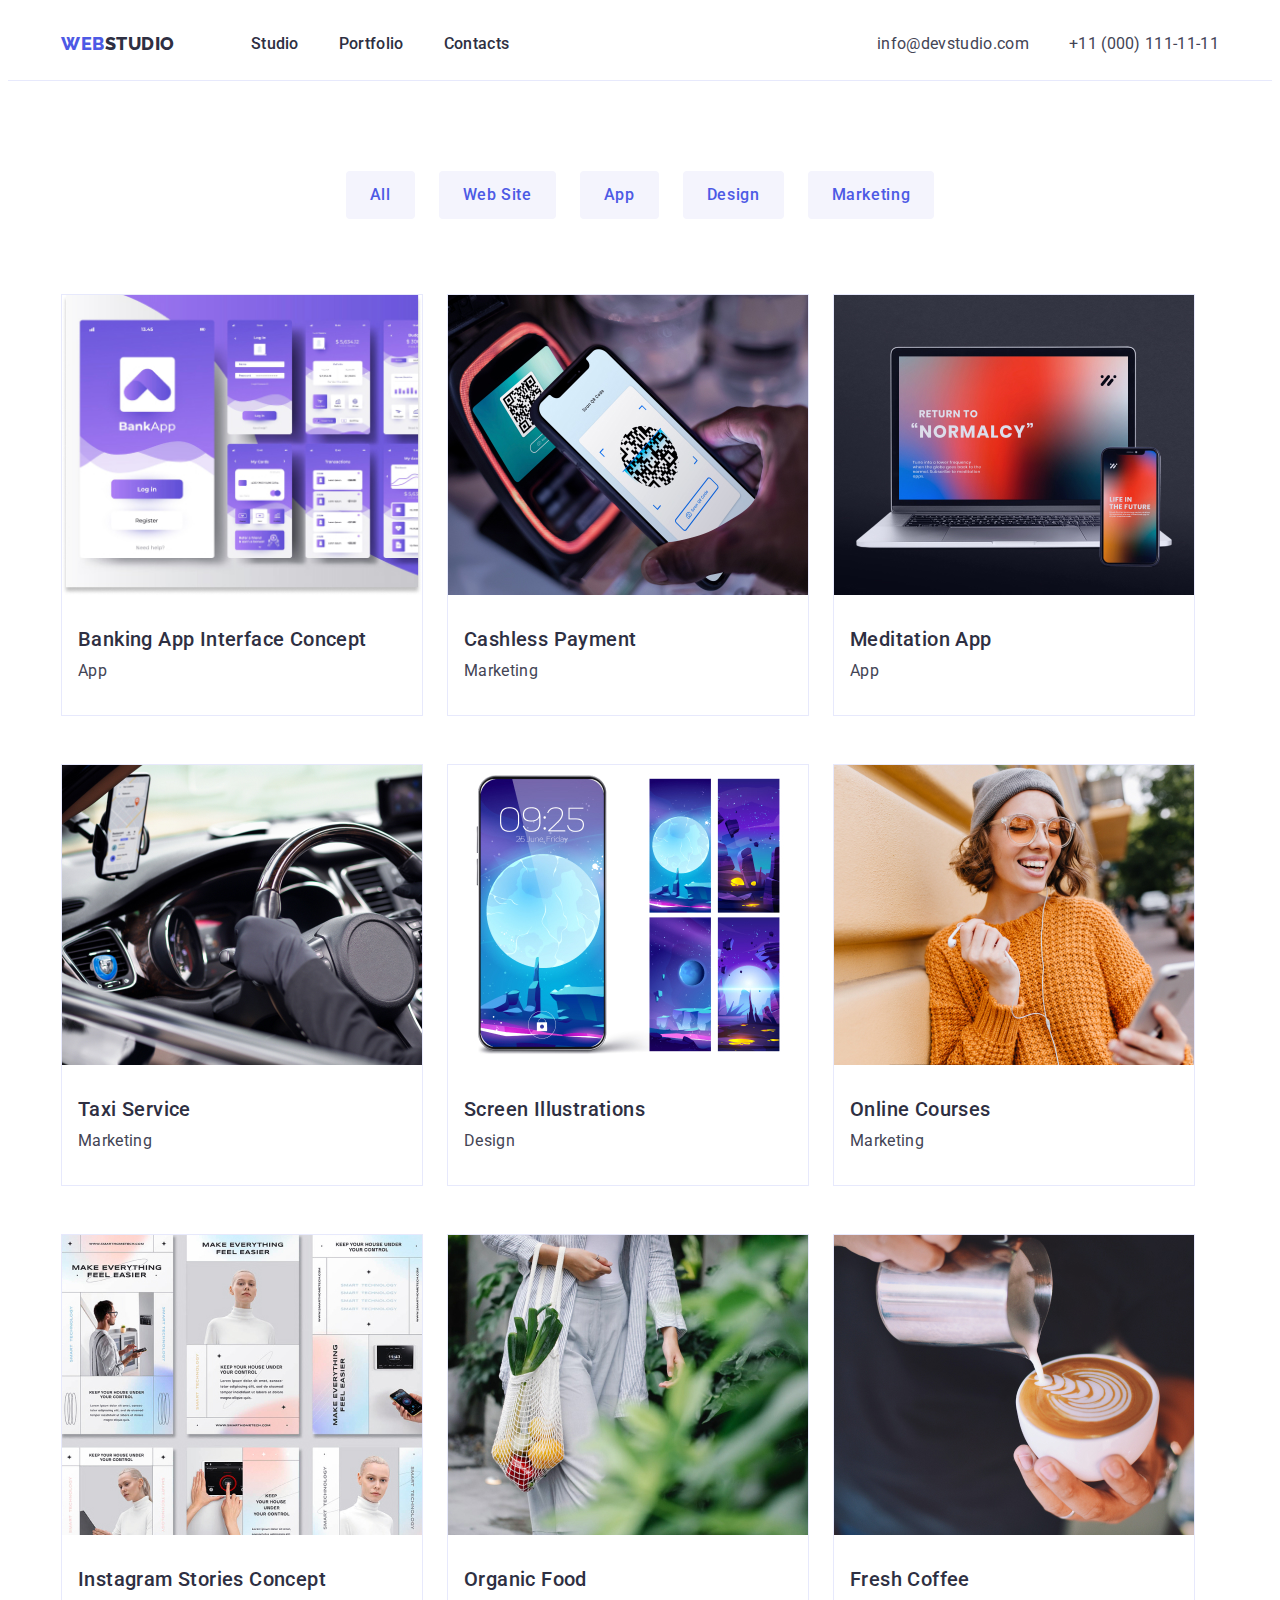
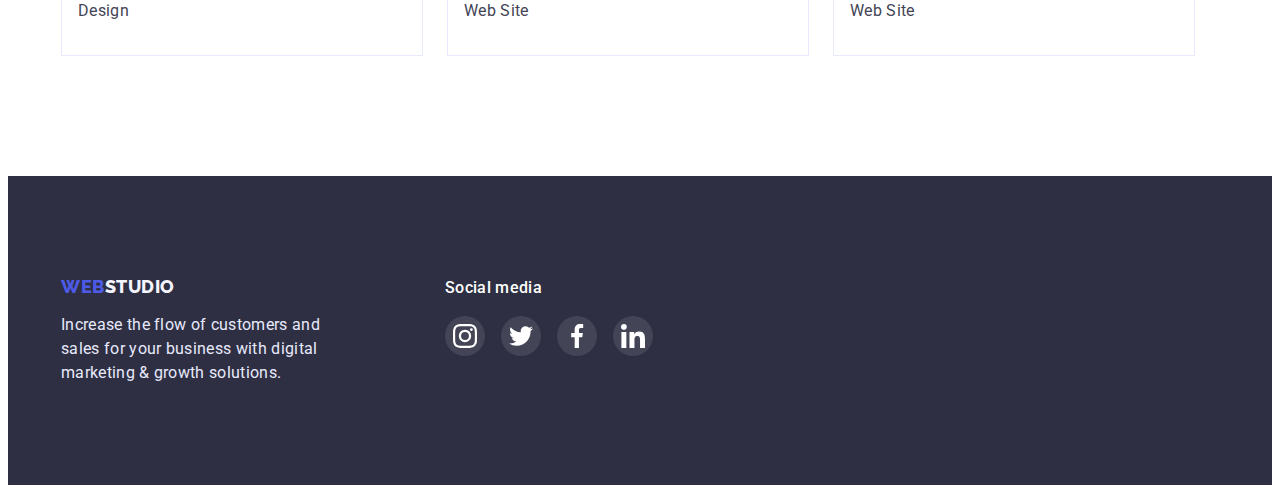
==== portfolio.html @ 6508b266 "Initial commit" ====
<!DOCTYPE html>

<html lang="en">
  <head>
    <meta charset="UTF-8" />
    <meta http-equiv="X-UA-Compatible" content="IE=edge" />
    <meta name="viewport" content="width=device-width, initial-scale=1.0" />
    <title>standard</title>
    <link rel="stylesheet" href="css/style.css" />
    <link rel="preconnect" href="https://fonts.googleapis.com" />
    <link rel="preconnect" href="https://fonts.gstatic.com" crossorigin />
    <link
      href="https://fonts.googleapis.com/css2?family=Raleway:wght@800&family=Roboto:wght@400;500;700&display=swap"
      rel="stylesheet"
    />
    <!-- <meta http-equiv="Content-type" content="text/html;charset=UTF-8" /> -->
  </head>
  <body>
    <header class="header">
      <div class="container container-flex">
        <nav class="header-nav container-flex">
          <a class="title link" href="./index.html">Web<span>Studio</span></a>
          <ul class="list container-flex">
            <li class="header-nav-li link">
              <a href="./index.html" class="header-nav-a link">Studio</a>
            </li>
            <li class="header-nav-li link">
              <a href="./portfolio.html" class="header-nav-a link">Portfolio</a>
            </li>
            <li class="header-nav-li link">
              <a href="" class="header-nav-a link">Contacts</a>
            </li>
          </ul>
        </nav>

        <address class="container-flex">
          <ul class="header-info list container-flex">
            <li class="header-info-li">
              <a href="mailto:info@devstudio.com" class="header-info-a link"
                >info@devstudio.com</a
              >
            </li>
            <li class="header-info-li">
              <a href="tel:+110001111111" class="header-info-a link"
                >+11 (000) 111-11-11</a
              >
            </li>
          </ul>
        </address>
      </div>
    </header>
    <main>
      <section class="partfolio-main">
        <h1 class="hidden-title">portfolio</h1>
        <div class="container container-button">
          <ul class="list container-flex button-ul">
            <li class="portfolio-li">
              <button type="button" class="portfolio-nav-button">All</button>
            </li>
            <li class="portfolio-li">
              <button type="button" class="portfolio-nav-button">
                Web Site
              </button>
            </li>
            <li class="portfolio-li">
              <button type="button" class="portfolio-nav-button">App</button>
            </li>
            <li class="portfolio-li">
              <button type="button" class="portfolio-nav-button">Design</button>
            </li>
            <li class="portfolio-li">
              <button type="button" class="portfolio-nav-button">
                Marketing
              </button>
            </li>
          </ul>
        </div>
        <div class="container">
          <ul class="list partfolio-container-pictures">
            <li class="portfolio-pictures-li">
              <a href="" class="link">
                <img
                  src="./images/portfolio/img-1.jpg"
                  alt="app"
                  width="360"
                  height="300"
                />
                <div class="partfolio-pictures-text">
                  <h2 class="standard-title">Banking App Interface Concept</h2>
                  <p class="standard-text">App</p>
                </div>
              </a>
            </li>
            <li class="portfolio-pictures-li">
              <a href="" class="link">
                <img
                  src="./images/portfolio/img-2.jpg"
                  alt="phone"
                  width="360"
                  height="300"
                />
                <div class="partfolio-pictures-text">
                  <h2 class="standard-title">Cashless Payment</h2>
                  <p class="standard-text">Marketing</p>
                </div>
              </a>
            </li>
            <li class="portfolio-pictures-li">
              <a href="" class="link">
                <img
                  src="./images/portfolio/img-3.jpg"
                  alt="laptop"
                  width="360"
                  height="300"
                />
                <div class="partfolio-pictures-text">
                  <h2 class="standard-title">Meditation App</h2>
                  <p class="standard-text">App</p>
                </div>
              </a>
            </li>
            <li class="portfolio-pictures-li">
              <a href="" class="link">
                <img
                  src="./images/portfolio/img-4.jpg"
                  alt="auto"
                  width="360"
                  height="300"
                />
                <div class="partfolio-pictures-text">
                  <h2 class="standard-title">Taxi Service</h2>
                  <p class="standard-text">Marketing</p>
                </div>
              </a>
            </li>
            <li class="portfolio-pictures-li">
              <a href="" class="link">
                <img
                  src="./images/portfolio/img-5.jpg"
                  alt="phone"
                  width="360"
                  height="300"
                />
                <div class="partfolio-pictures-text">
                  <h2 class="standard-title">Screen Illustrations</h2>
                  <p class="standard-text">Design</p>
                </div>
              </a>
            </li>
            <li class="portfolio-pictures-li">
              <a href="" class="link">
                <img
                  src="./images/portfolio/img-6.jpg"
                  alt="woman"
                  width="360"
                  height="300"
                />
                <div class="partfolio-pictures-text">
                  <h2 class="standard-title">Online Courses</h2>
                  <p class="standard-text">Marketing</p>
                </div>
              </a>
            </li>
            <li class="portfolio-pictures-li">
              <a href="" class="link">
                <img
                  src="./images/portfolio/img-7.jpg"
                  alt="woman"
                  width="360"
                  height="300"
                />
                <div class="partfolio-pictures-text">
                  <h2 class="standard-title">Instagram Stories Concept</h2>
                  <p class="standard-text">Design</p>
                </div>
              </a>
            </li>
            <li class="portfolio-pictures-li">
              <a href="" class="link">
                <img
                  src="./images/portfolio/img-8.jpg"
                  alt="woman"
                  width="360"
                  height="300"
                />
                <div class="partfolio-pictures-text">
                  <h2 class="standard-title">Organic Food</h2>
                  <p class="standard-text">Web Site</p>
                </div>
              </a>
            </li>
            <li class="portfolio-pictures-li">
              <a href="" class="link">
                <img
                  src="./images/portfolio/img-9.jpg"
                  alt="coffee"
                  width="360"
                  height="300"
                />
                <div class="partfolio-pictures-text">
                  <h2 class="standard-title">Fresh Coffee</h2>
                  <p class="standard-text">Web Site</p>
                </div>
              </a>
            </li>
          </ul>
        </div>
      </section>
    </main>
    <footer class="footer">
      <div class="container footer-container">
        <div class="footer-container-title">
          <a class="footer-title link" href="./index.html"
            >Web<span class="span">Studio</span></a
          >
          <p class="footer-text standard-text">
            Increase the flow of customers and sales for your business with
            digital marketing & growth solutions.
          </p>
        </div>

        <div class="footer-container-soc">
          <h3 class="footer-title-soc">Social media</h3>
          <ul class="footer-soc-list list">
            <li class="footer-soc-item">
              <a class="footer-soc-link link" href="#">
                <svg class="footer-soc-icon">
                  <use href="./images/icons.svg#icon-instagram"></use>
                </svg>
              </a>
            </li>
            <li class="footer-soc-item">
              <a class="footer-soc-link link" href="#">
                <svg class="footer-soc-icon">
                  <use href="./images/icons.svg#icon-twitter"></use>
                </svg>
              </a>
            </li>
            <li class="footer-soc-item">
              <a class="footer-soc-link link" href="#">
                <svg class="footer-soc-icon">
                  <use href="./images/icons.svg#icon-facebook"></use>
                </svg>
              </a>
            </li>
            <li class="footer-soc-item">
              <a class="footer-soc-link link" href="#">
                <svg class="footer-soc-icon">
                  <use href="./images/icons.svg#icon-linkedin"></use>
                </svg>
              </a>
            </li>
          </ul>
        </div>
      </div>
    </footer>
  </body>
</html>
---- css/style.css ----
body {
	font-family: "Roboto", sans-serif;
	/* width: 1440px;
	margin: 0 auto 0 auto; */
	color: #434455;
}

ul,
h1,
h2,
h3,
h4,
button,
p {
	padding: 0;
	margin: 0;
}

img {
	display: block;
}

.container {
	width: 1158px;
	padding: 0 15px;
	margin: 0 auto;
}

.container-flex {
	display: flex;
	justify-content: space-between;
}

.link {
	text-decoration: none;
}

.list {
	list-style: none;
}

.hidden-title {
	visibility: hidden;
	display: none;
}

.standard-title {
	font-weight: 500;
	font-size: 20px;
	margin-bottom: 8px;
	line-height: 1.2;
	letter-spacing: 0.02em;
	color: #2e2f42;
}

.standard-text {
	font-size: 16px;
	line-height: 1.5;
	letter-spacing: 0.02em;
	color: #434455;
}



/* header */

.header {
	padding: 24px 0;
	border-bottom: 1px solid #E7E9FC;
}

/* Nav */

.header-nav {
	align-items: center;
}

.title {
	font-family: "Raleway", sans-serif;
	font-weight: 800;
	font-size: 18px;
	line-height: 1.17;
	letter-spacing: 0.03em;
	text-transform: uppercase;
	color: #4d5ae5;
	margin-right: 76px;
}

.title>span {
	color: #2e2f42;
}

.header-nav-li:not(:last-child) {
	margin-right: 40px;
}

.header-nav-a {
	font-weight: 500;
	font-size: 16px;
	line-height: 1.5;
	letter-spacing: 0.02em;
	color: #2e2f42;
}

.header-nav-a:hover {
	color: #404bbf;
}

.header-nav-a:focus {
	color: #404bbf;
}

/* Address */

.header-info {
	font-style: normal;
	align-items: center;
}


.header-info-li:not(:last-child) {
	margin-right: 40px;
}

.header-info-a {
	font-size: 16px;
	line-height: 1.5;
	letter-spacing: 0.02em;
	color: #434455;
}

.header-info-a:hover {
	color: #404bbf;
}

.header-info-a:focus {
	color: #404bbf;
}


/* Main */

/* Introduction */

.introduction {
	padding: 188px 0;
	width: 1440px;
	margin: 0 auto;
	background-image: linear-gradient(rgba(46, 47, 66, 0.7), rgba(46, 47, 66, 0.7)), url('../images/people-office-1.jpg');
	background-position: center;
	background-size: cover;
}

.introduction-container {
	display: flex;
	flex-direction: column;
	justify-content: center;
	align-items: center;
}

.main-title {
	display: flex;
	margin-bottom: 48px;

	width: 500px;
	font-size: 56px;
	line-height: 1.07;
	text-align: center;
	letter-spacing: 0.02em;
	color: #ffffff;
}

.introduction-button {
	padding: 16px 32px;
	background-color: #4d5ae5;
	box-shadow: 0px 4px 4px rgba(0, 0, 0, 0.15);
	border-radius: 4px;
	border: none;

	font-family: "Roboto", sans-serif;
	font-weight: 500;
	font-size: 16px;
	line-height: 1.5;
	letter-spacing: 0.04em;
	color: #ffffff;
	cursor: pointer;
}

/* Info-text */

.info-text {
	padding: 120px 0 60px 0;
}

.info-text-logo {
	width: 264px;
	padding: 24px 0;
	background: #F4F4FD;
	border-radius: 4px;
	display: flex;
	align-items: center;
	justify-content: center;
	margin-bottom: 8px;
}

.info-text-icon {
	width: 64px;
	height: 64px;
}

.info-text-li {
	width: 264px;
}

.info-text-li:not(:last-child) {
	margin-right: 24px;
}

/* Info-pictures */

.info-pictures {
	padding: 60px 0 120px 0;
}

.info-pictures-title {
	margin-bottom: 72px;

	font-size: 36px;
	line-height: 1.11;
	text-align: center;
	letter-spacing: 0.02em;
	text-transform: capitalize;
	color: #2e2f42;
}

.info-pictures-li:not(:last-child) {
	margin-right: 24px;
}

/* Team */

.team {
	padding: 120px 0 120px 0;
	background-color: #F4F4FD;
}

.team-title {
	margin-bottom: 72px;

	font-size: 36px;
	line-height: 1.11;
	letter-spacing: 0.02em;
	text-align: center;
	text-transform: capitalize;
	color: #2e2f42;
}

.team-li {
	background-color: #ffffff;
	box-shadow: 0px 1px 6px rgba(46, 47, 66, 0.08), 0px 1px 1px rgba(46, 47, 66, 0.16), 0px 2px 1px rgba(46, 47, 66, 0.08);
	border-radius: 0px 0px 4px 4px;
	text-align: center;
}

.team-li:not(:last-child) {
	margin-right: 24px;
}

.team-text {
	margin-bottom: 8px;
}

.team-soc-list {
	display: flex;
	justify-content: center;
	gap: 24px;
}

.team-soc-item {
	width: 40px;
	height: 40px;
}

.team-soc-link {
	display: block;
	width: 100%;
	height: 100%;
	border-radius: 50%;
	background-color: #4D5AE5;

	display: flex;
	align-items: center;
	justify-content: center;
}

.team-soc-link:hover {
	background: #404BBF;
}

.team-soc-link:focus {
	background: #404BBF;
}

.team-soc-icon {
	fill: #ffffff;
	width: 16px;
	height: 16px;
}



.team-container-text {
	padding: 32px 0px;
}


/* customers */

.customers {
	padding: 130px 0 120px 0;
}

.customers-title {
	font-size: 36px;
	line-height: 1.11;
	letter-spacing: 0.02em;
	text-align: center;
	text-transform: capitalize;
	color: #2e2f42;

	text-align: center;
	margin-bottom: 72px;
}

.customers-list {
	display: flex;
	justify-content: space-between;
	gap: 24px;
}

.customers-item {
	width: 168px;
}

.customers-logo {
	display: flex;
	width: 100%;
	padding: 16px 0;

	border: 1px solid #9C9DA6;
	border-radius: 4px;
	align-items: center;
	justify-content: center;
}

.customers-icon {
	width: 104px;
	height: 56px;
	fill: #8E8F99;
}

.customers-logo:hover {
	border: 1px solid #404BBF;
}

.customers-logo:focus {
	border: 1px solid #404BBF;
}

.customers-logo:hover .customers-icon {
	fill: #404BBF;
}

.customers-logo:focus .customers-icon {
	fill: #404BBF;
}


/* footer */

.footer {
	background-color: #2e2f42;
	padding: 100px 0;
}

.footer-container {
	display: flex;
}

/* Footer title*/

.footer-container-title {
	margin-right: 120px;
}

.footer-container-text {
	width: 264px;
	margin: 0;
}

.footer-title {
	font-family: "Raleway", sans-serif;
	font-weight: 800;
	font-size: 18px;
	line-height: 1.17;
	letter-spacing: 0.03em;
	text-transform: uppercase;
	color: #4d5ae5;
}

.footer-title>span {
	color: #f4f4fd;
}

.footer-text {
	width: 264px;
	color: #E7E9FC;
	margin-top: 16px;
}

/* footer soc */

.footer-container-soc {}

.footer-title-soc {
	font-weight: 500;
	font-size: 16px;
	margin-bottom: 16px;
	line-height: 1.5;
	letter-spacing: 0.02em;
	color: #ffffff;
}

.footer-soc-list {
	display: flex;
	justify-content: center;
	gap: 16px;
}

.footer-soc-item {
	width: 40px;
	height: 40px;
}

.footer-soc-link {
	display: block;
	width: 100%;
	height: 100%;
	border-radius: 50%;
	background-color: #434455;

	display: flex;
	align-items: center;
	justify-content: center;
}

.footer-soc-icon {
	fill: #ffffff;
	width: 24px;
	height: 24px;
}

.footer-soc-link:hover {
	background-color: #31D0AA;
}

.footer-soc-link:focus {
	background-color: #31D0AA;
}




/* portfolio */

.partfolio-main {
	padding: 90px 0 120px 0;
}

.button-ul {
	justify-content: center;
}

.container-button {
	margin-bottom: 75px;
}

.portfolio-li:not(:last-child) {
	margin-right: 24px;
}

.portfolio-nav-button {
	padding: 12px 24px;
	background: #F4F4FD;
	border: 1px solid #E7E9FC;
	border-radius: 4px;

	font-family: "Roboto", sans-serif;
	font-weight: 500;
	font-size: 16px;
	line-height: 1.5;
	letter-spacing: 0.04em;
	color: #4d5ae5;
	cursor: pointer;
	border: none;
}

.portfolio-nav-button:hover {
	background: #404BBF;
	color: #FFFFFF;
}

.portfolio-nav-button:focus {
	background: #404BBF;
	color: #FFFFFF;
}

.portfolio-pictures-li {
	width: 360px;
	border: 1px solid #E7E9FC;
}

.portfolio-pictures-li:hover {
	box-shadow: 0px 1px 6px rgba(46, 47, 66, 0.08), 0px 1px 1px rgba(46, 47, 66, 0.16), 0px 2px 1px rgba(46, 47, 66, 0.08);
}

.portfolio-pictures-li:focus {
	box-shadow: 0px 1px 6px rgba(46, 47, 66, 0.08), 0px 1px 1px rgba(46, 47, 66, 0.16), 0px 2px 1px rgba(46, 47, 66, 0.08);
}

.portfolio-pictures-li:not(:nth-child(3n)) {
	margin-right: 24px;
}

.portfolio-pictures-li:not(:nth-child(n+7)) {
	margin-bottom: 48px;
}



.partfolio-container-pictures {
	display: flex;
	flex-wrap: wrap;
}

.partfolio-pictures-text {
	padding: 32px 16px;
}
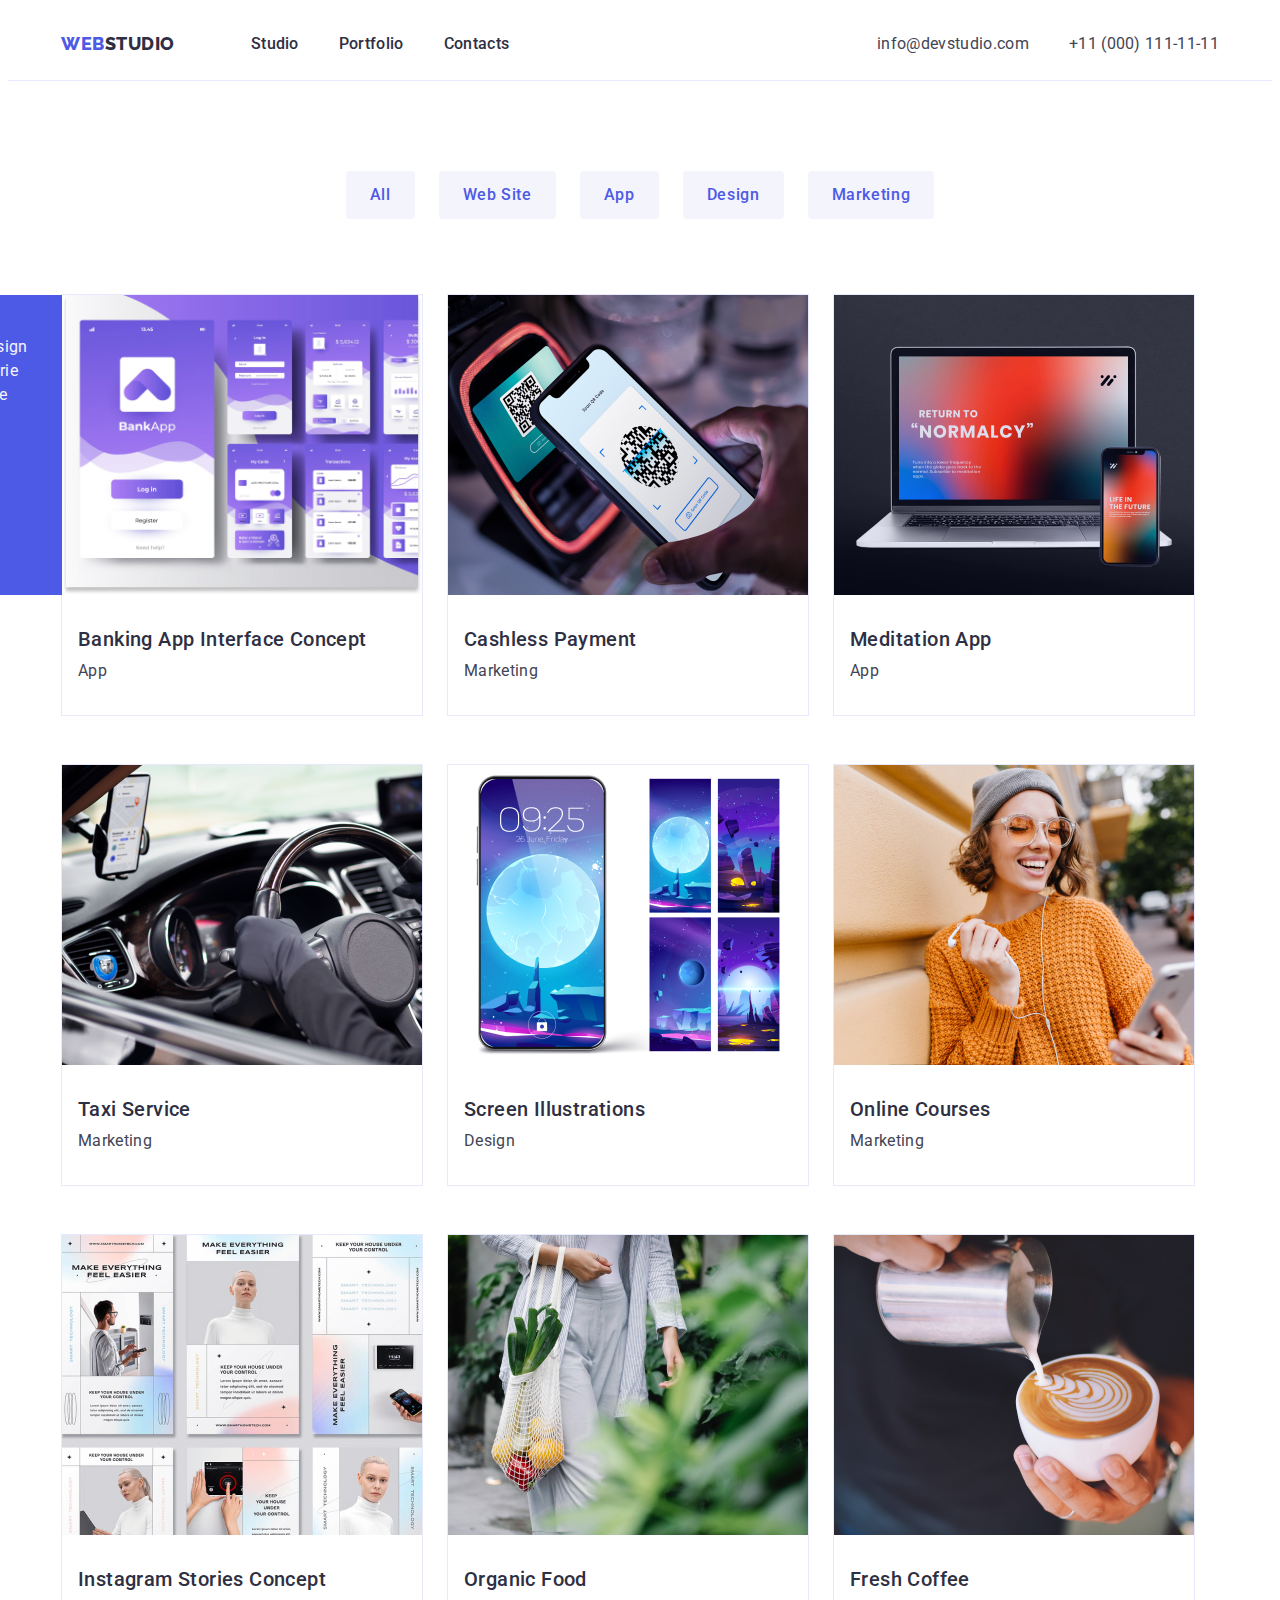
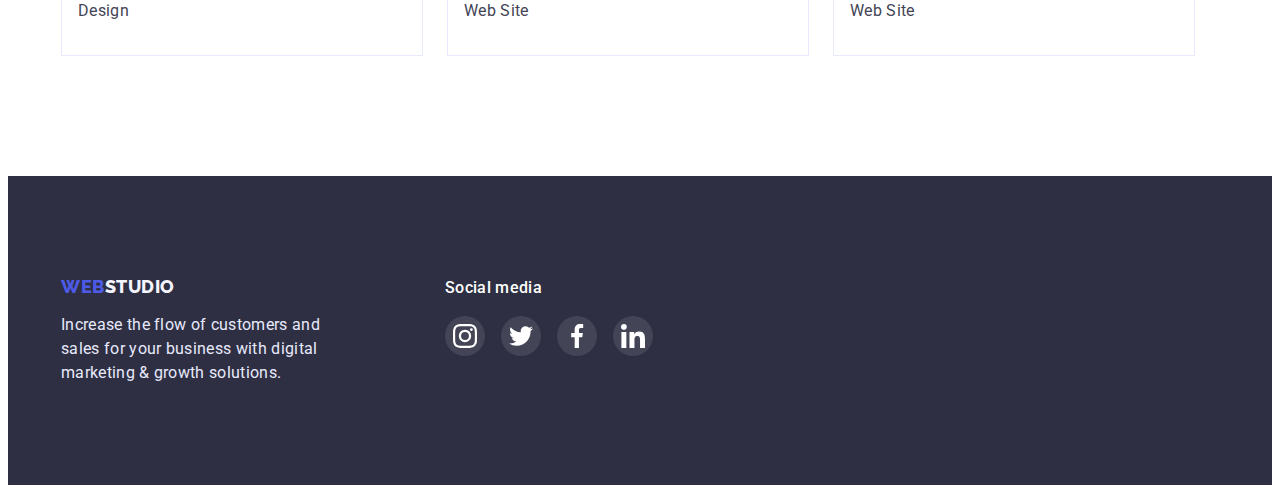
==== commit a3d1b7b3: "commit" ====
--- a/portfolio.html
+++ b/portfolio.html
@@ -79,12 +79,23 @@
           <ul class="list partfolio-container-pictures">
             <li class="portfolio-pictures-li">
               <a href="" class="link">
-                <img
-                  src="./images/portfolio/img-1.jpg"
-                  alt="app"
-                  width="360"
-                  height="300"
-                />
+                <div class="partfolio-img-box">
+                  <div class="partfolio-pictures">
+                    <img
+                      class="partfolio-pictures-img"
+                      src="./images/portfolio/img-1.jpg"
+                      alt="app"
+                    />
+                  </div>
+                  <div class="partfolio-overlay">
+                    <p class="standard-text partfolio-img-text">
+                      14 Stylish and User-Friendly App Design Concepts · Task
+                      Manager App · Calorie Tracker App · Exotic Fruit Ecommerce
+                      App · Cloud Storage App
+                    </p>
+                  </div>
+                </div>
+
                 <div class="partfolio-pictures-text">
                   <h2 class="standard-title">Banking App Interface Concept</h2>
                   <p class="standard-text">App</p>
--- a/css/style.css
+++ b/css/style.css
@@ -515,6 +515,11 @@
 	color: #FFFFFF;
 }
 
+
+
+
+/* Pictures */
+
 .portfolio-pictures-li {
 	width: 360px;
 	border: 1px solid #E7E9FC;
@@ -536,6 +541,55 @@
 	margin-bottom: 48px;
 }
 
+.partfolio-img-box {
+	position: relative;
+
+	width: 360px;
+	height: 300px;
+}
+
+.partfolio-pictures {
+	position: absolute;
+	display: block;
+	top: 0;
+	left: 0;
+	width: 100%;
+	height: 100%;
+	transform: translateX(0);
+}
+
+.partfolio-pictures-img {
+	width: 100%;
+	height: 100%;
+	display: block;
+}
+
+.portfolio-pictures-li:hover .partfolio-pictures {
+	transform: translateX(-100%);
+	transition: transform 250ms ease;
+}
+
+.partfolio-overlay {
+	position: absolute;
+	box-sizing: border-box;
+	top: 0;
+	left: 0;
+	width: 100%;
+	height: 100%;
+
+	padding: 40px 32px;
+	background-color: #4D5AE5;
+	transform: translateX(-100%);
+}
+
+.partfolio-img-text {
+	color: #F4F4FD;
+}
+
+.portfolio-pictures-li:hover .partfolio-overlay {
+	transform: translateX(0);
+	transition: transform 250ms ease;
+}
 
 
 .partfolio-container-pictures {
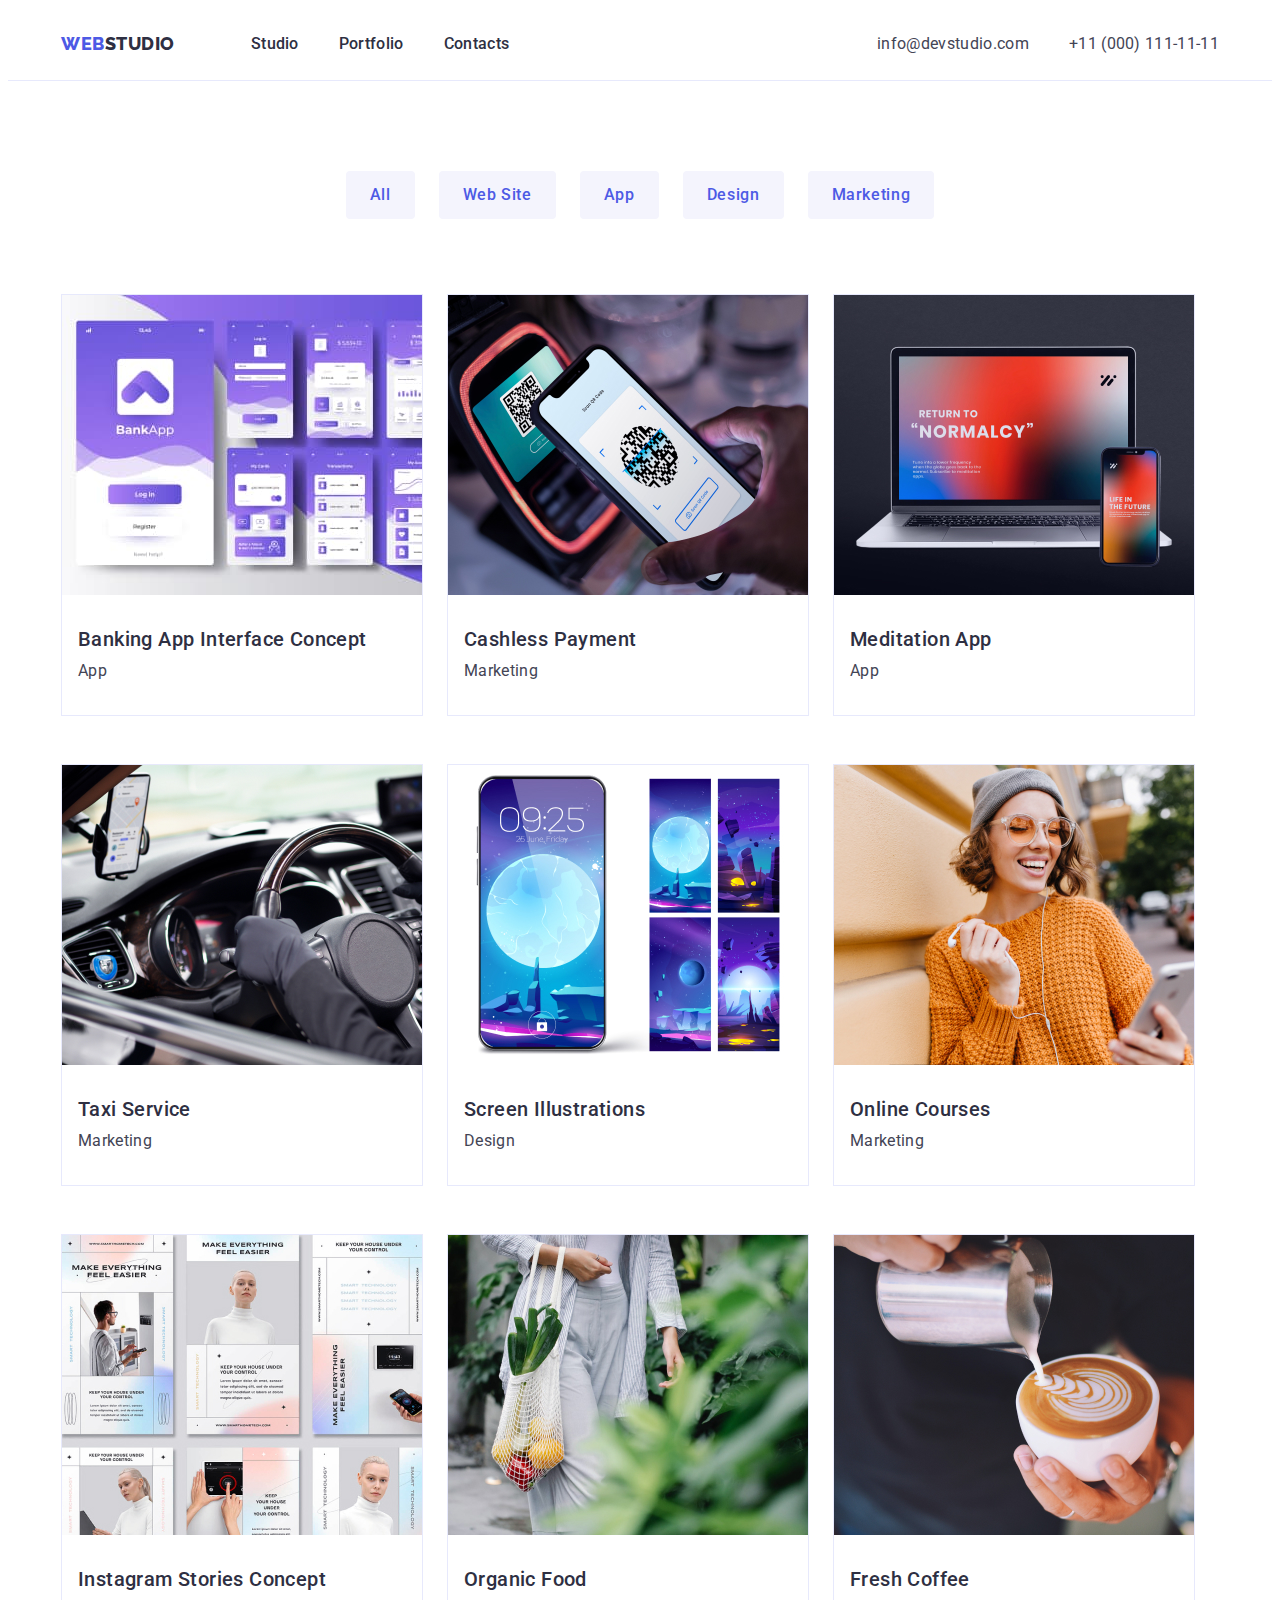
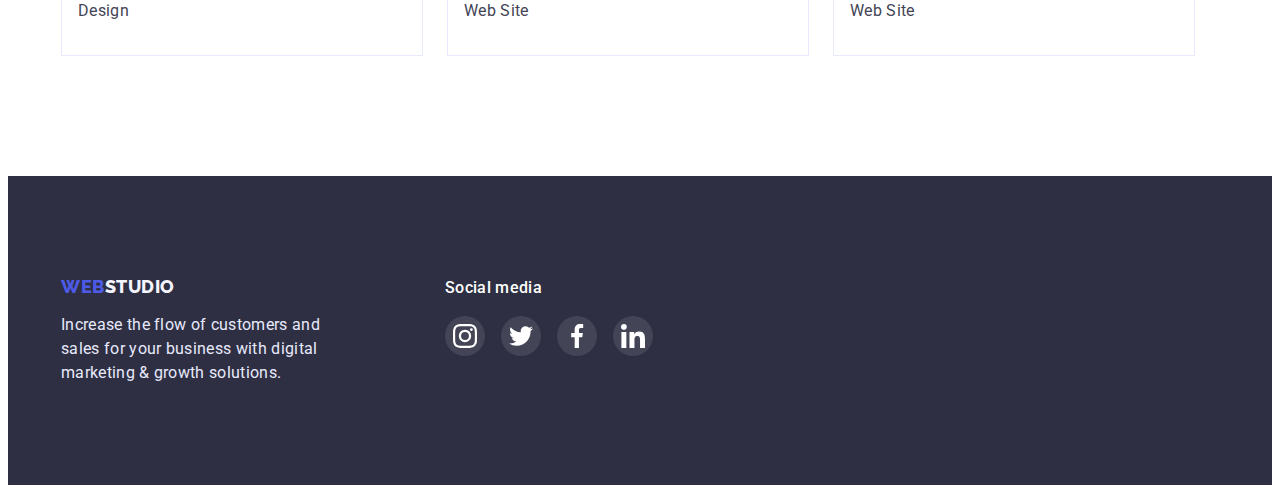
==== commit 9744851d: "commit" ====
--- a/portfolio.html
+++ b/portfolio.html
@@ -104,12 +104,24 @@
             </li>
             <li class="portfolio-pictures-li">
               <a href="" class="link">
-                <img
-                  src="./images/portfolio/img-2.jpg"
-                  alt="phone"
-                  width="360"
-                  height="300"
-                />
+                <div class="partfolio-img-box">
+                  <div class="partfolio-pictures">
+                    <img
+                      src="./images/portfolio/img-2.jpg"
+                      alt="phone"
+                      width="360"
+                      height="300"
+                    />
+                  </div>
+
+                  <div class="partfolio-overlay">
+                    <p class="standard-text partfolio-img-text">
+                      14 Stylish and User-Friendly App Design Concepts · Task
+                      Manager App · Calorie Tracker App · Exotic Fruit Ecommerce
+                      App · Cloud Storage App
+                    </p>
+                  </div>
+                </div>
                 <div class="partfolio-pictures-text">
                   <h2 class="standard-title">Cashless Payment</h2>
                   <p class="standard-text">Marketing</p>
@@ -118,12 +130,24 @@
             </li>
             <li class="portfolio-pictures-li">
               <a href="" class="link">
-                <img
-                  src="./images/portfolio/img-3.jpg"
-                  alt="laptop"
-                  width="360"
-                  height="300"
-                />
+                <div class="partfolio-img-box">
+                  <div class="partfolio-pictures">
+                    <img
+                      src="./images/portfolio/img-3.jpg"
+                      alt="laptop"
+                      width="360"
+                      height="300"
+                    />
+                  </div>
+                  <div class="partfolio-overlay">
+                    <p class="standard-text partfolio-img-text">
+                      14 Stylish and User-Friendly App Design Concepts · Task
+                      Manager App · Calorie Tracker App · Exotic Fruit Ecommerce
+                      App · Cloud Storage App
+                    </p>
+                  </div>
+                </div>
+
                 <div class="partfolio-pictures-text">
                   <h2 class="standard-title">Meditation App</h2>
                   <p class="standard-text">App</p>
@@ -132,12 +156,24 @@
             </li>
             <li class="portfolio-pictures-li">
               <a href="" class="link">
-                <img
-                  src="./images/portfolio/img-4.jpg"
-                  alt="auto"
-                  width="360"
-                  height="300"
-                />
+                <div class="partfolio-img-box">
+                  <div class="partfolio-pictures">
+                    <img
+                      src="./images/portfolio/img-4.jpg"
+                      alt="auto"
+                      width="360"
+                      height="300"
+                    />
+                  </div>
+                  <div class="partfolio-overlay">
+                    <p class="standard-text partfolio-img-text">
+                      14 Stylish and User-Friendly App Design Concepts · Task
+                      Manager App · Calorie Tracker App · Exotic Fruit Ecommerce
+                      App · Cloud Storage App
+                    </p>
+                  </div>
+                </div>
+
                 <div class="partfolio-pictures-text">
                   <h2 class="standard-title">Taxi Service</h2>
                   <p class="standard-text">Marketing</p>
@@ -146,12 +182,24 @@
             </li>
             <li class="portfolio-pictures-li">
               <a href="" class="link">
-                <img
-                  src="./images/portfolio/img-5.jpg"
-                  alt="phone"
-                  width="360"
-                  height="300"
-                />
+                <div class="partfolio-img-box">
+                  <div class="partfolio-pictures">
+                    <img
+                      src="./images/portfolio/img-5.jpg"
+                      alt="phone"
+                      width="360"
+                      height="300"
+                    />
+                  </div>
+                  <div class="partfolio-overlay">
+                    <p class="standard-text partfolio-img-text">
+                      14 Stylish and User-Friendly App Design Concepts · Task
+                      Manager App · Calorie Tracker App · Exotic Fruit Ecommerce
+                      App · Cloud Storage App
+                    </p>
+                  </div>
+                </div>
+
                 <div class="partfolio-pictures-text">
                   <h2 class="standard-title">Screen Illustrations</h2>
                   <p class="standard-text">Design</p>
@@ -160,12 +208,24 @@
             </li>
             <li class="portfolio-pictures-li">
               <a href="" class="link">
-                <img
-                  src="./images/portfolio/img-6.jpg"
-                  alt="woman"
-                  width="360"
-                  height="300"
-                />
+                <div class="partfolio-img-box">
+                  <div class="partfolio-pictures">
+                    <img
+                      src="./images/portfolio/img-6.jpg"
+                      alt="woman"
+                      width="360"
+                      height="300"
+                    />
+                  </div>
+                  <div class="partfolio-overlay">
+                    <p class="standard-text partfolio-img-text">
+                      14 Stylish and User-Friendly App Design Concepts · Task
+                      Manager App · Calorie Tracker App · Exotic Fruit Ecommerce
+                      App · Cloud Storage App
+                    </p>
+                  </div>
+                </div>
+
                 <div class="partfolio-pictures-text">
                   <h2 class="standard-title">Online Courses</h2>
                   <p class="standard-text">Marketing</p>
@@ -174,12 +234,24 @@
             </li>
             <li class="portfolio-pictures-li">
               <a href="" class="link">
-                <img
-                  src="./images/portfolio/img-7.jpg"
-                  alt="woman"
-                  width="360"
-                  height="300"
-                />
+                <div class="partfolio-img-box">
+                  <div class="partfolio-pictures">
+                    <img
+                      src="./images/portfolio/img-7.jpg"
+                      alt="woman"
+                      width="360"
+                      height="300"
+                    />
+                  </div>
+                  <div class="partfolio-overlay">
+                    <p class="standard-text partfolio-img-text">
+                      14 Stylish and User-Friendly App Design Concepts · Task
+                      Manager App · Calorie Tracker App · Exotic Fruit Ecommerce
+                      App · Cloud Storage App
+                    </p>
+                  </div>
+                </div>
+
                 <div class="partfolio-pictures-text">
                   <h2 class="standard-title">Instagram Stories Concept</h2>
                   <p class="standard-text">Design</p>
@@ -188,12 +260,24 @@
             </li>
             <li class="portfolio-pictures-li">
               <a href="" class="link">
-                <img
-                  src="./images/portfolio/img-8.jpg"
-                  alt="woman"
-                  width="360"
-                  height="300"
-                />
+                <div class="partfolio-img-box">
+                  <div class="partfolio-pictures">
+                    <img
+                      src="./images/portfolio/img-8.jpg"
+                      alt="woman"
+                      width="360"
+                      height="300"
+                    />
+                  </div>
+                  <div class="partfolio-overlay">
+                    <p class="standard-text partfolio-img-text">
+                      14 Stylish and User-Friendly App Design Concepts · Task
+                      Manager App · Calorie Tracker App · Exotic Fruit Ecommerce
+                      App · Cloud Storage App
+                    </p>
+                  </div>
+                </div>
+
                 <div class="partfolio-pictures-text">
                   <h2 class="standard-title">Organic Food</h2>
                   <p class="standard-text">Web Site</p>
@@ -202,12 +286,24 @@
             </li>
             <li class="portfolio-pictures-li">
               <a href="" class="link">
-                <img
-                  src="./images/portfolio/img-9.jpg"
-                  alt="coffee"
-                  width="360"
-                  height="300"
-                />
+                <div class="partfolio-img-box">
+                  <div class="partfolio-pictures">
+                    <img
+                      src="./images/portfolio/img-9.jpg"
+                      alt="coffee"
+                      width="360"
+                      height="300"
+                    />
+                  </div>
+                  <div class="partfolio-overlay">
+                    <p class="standard-text partfolio-img-text">
+                      14 Stylish and User-Friendly App Design Concepts · Task
+                      Manager App · Calorie Tracker App · Exotic Fruit Ecommerce
+                      App · Cloud Storage App
+                    </p>
+                  </div>
+                </div>
+
                 <div class="partfolio-pictures-text">
                   <h2 class="standard-title">Fresh Coffee</h2>
                   <p class="standard-text">Web Site</p>
--- a/css/style.css
+++ b/css/style.css
@@ -543,7 +543,7 @@
 
 .partfolio-img-box {
 	position: relative;
-
+	overflow: hidden;
 	width: 360px;
 	height: 300px;
 }
@@ -556,6 +556,7 @@
 	width: 100%;
 	height: 100%;
 	transform: translateX(0);
+	transition: transform 250ms ease;
 }
 
 .partfolio-pictures-img {
@@ -565,7 +566,7 @@
 }
 
 .portfolio-pictures-li:hover .partfolio-pictures {
-	transform: translateX(-100%);
+	transform: translateX(100%);
 	transition: transform 250ms ease;
 }
 
@@ -580,6 +581,7 @@
 	padding: 40px 32px;
 	background-color: #4D5AE5;
 	transform: translateX(-100%);
+	transition: transform 250ms ease;
 }
 
 .partfolio-img-text {
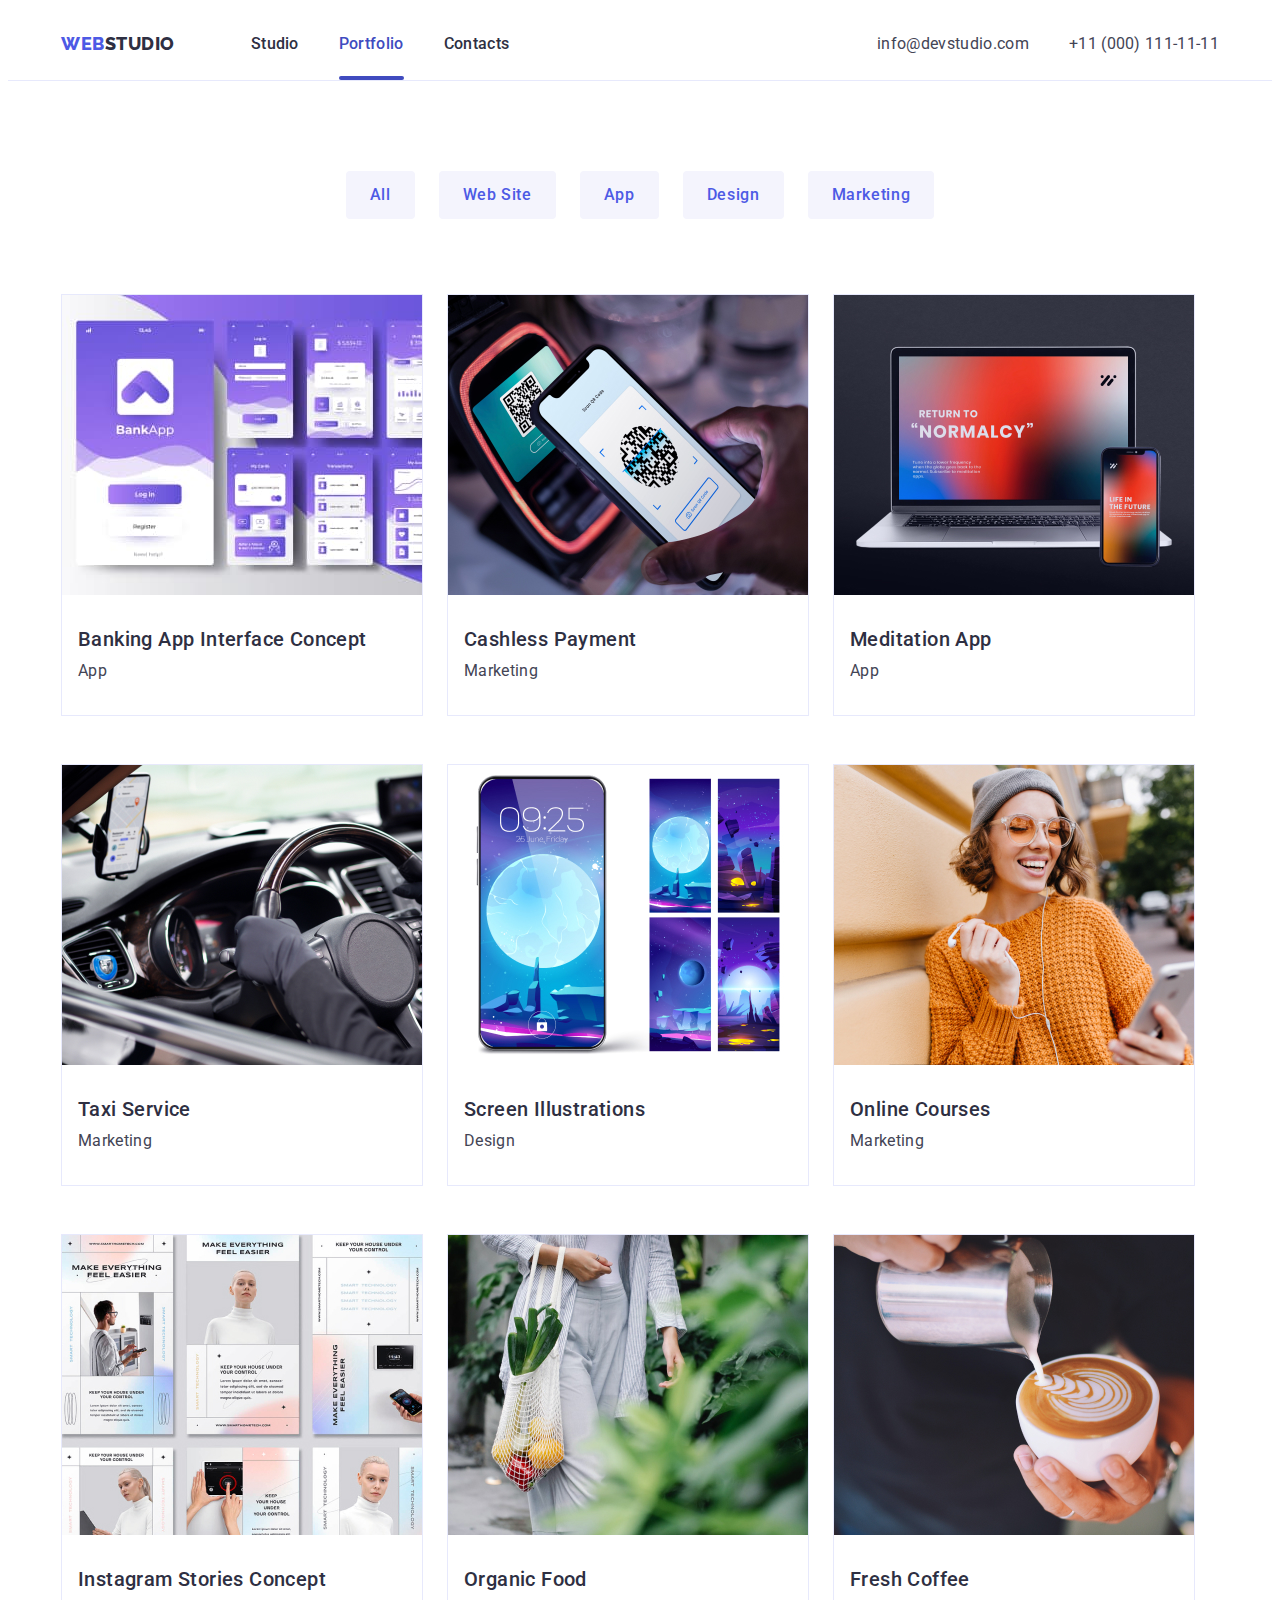
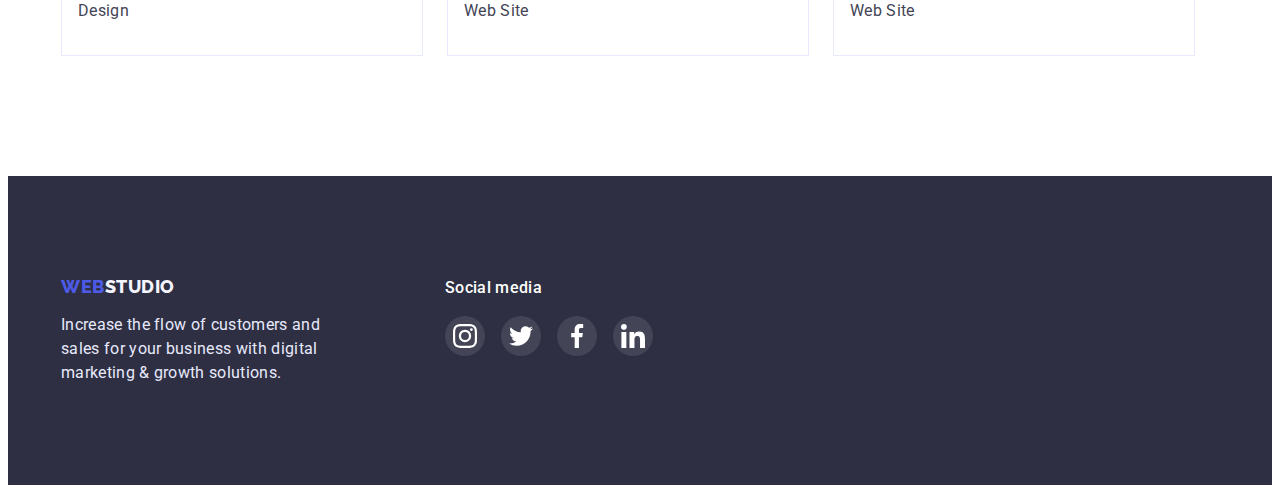
==== commit 2f2e6a27: "commit" ====
--- a/portfolio.html
+++ b/portfolio.html
@@ -25,7 +25,11 @@
               <a href="./index.html" class="header-nav-a link">Studio</a>
             </li>
             <li class="header-nav-li link">
-              <a href="./portfolio.html" class="header-nav-a link">Portfolio</a>
+              <a
+                href="./portfolio.html"
+                class="header-nav-a header-nav-visited link"
+                >Portfolio</a
+              >
             </li>
             <li class="header-nav-li link">
               <a href="" class="header-nav-a link">Contacts</a>
@@ -78,7 +82,7 @@
         <div class="container">
           <ul class="list partfolio-container-pictures">
             <li class="portfolio-pictures-li">
-              <a href="" class="link">
+              <a href="" class="portfolio-pictures-a link">
                 <div class="partfolio-img-box">
                   <div class="partfolio-pictures">
                     <img
@@ -103,7 +107,7 @@
               </a>
             </li>
             <li class="portfolio-pictures-li">
-              <a href="" class="link">
+              <a href="" class="portfolio-pictures-a link">
                 <div class="partfolio-img-box">
                   <div class="partfolio-pictures">
                     <img
@@ -129,7 +133,7 @@
               </a>
             </li>
             <li class="portfolio-pictures-li">
-              <a href="" class="link">
+              <a href="" class="portfolio-pictures-a link">
                 <div class="partfolio-img-box">
                   <div class="partfolio-pictures">
                     <img
@@ -155,7 +159,7 @@
               </a>
             </li>
             <li class="portfolio-pictures-li">
-              <a href="" class="link">
+              <a href="" class="portfolio-pictures-a link">
                 <div class="partfolio-img-box">
                   <div class="partfolio-pictures">
                     <img
@@ -181,7 +185,7 @@
               </a>
             </li>
             <li class="portfolio-pictures-li">
-              <a href="" class="link">
+              <a href="" class="portfolio-pictures-a link">
                 <div class="partfolio-img-box">
                   <div class="partfolio-pictures">
                     <img
@@ -207,7 +211,7 @@
               </a>
             </li>
             <li class="portfolio-pictures-li">
-              <a href="" class="link">
+              <a href="" class="portfolio-pictures-a link">
                 <div class="partfolio-img-box">
                   <div class="partfolio-pictures">
                     <img
@@ -233,7 +237,7 @@
               </a>
             </li>
             <li class="portfolio-pictures-li">
-              <a href="" class="link">
+              <a href="" class="portfolio-pictures-a link">
                 <div class="partfolio-img-box">
                   <div class="partfolio-pictures">
                     <img
@@ -259,7 +263,7 @@
               </a>
             </li>
             <li class="portfolio-pictures-li">
-              <a href="" class="link">
+              <a href="" class="portfolio-pictures-a link">
                 <div class="partfolio-img-box">
                   <div class="partfolio-pictures">
                     <img
@@ -285,7 +289,7 @@
               </a>
             </li>
             <li class="portfolio-pictures-li">
-              <a href="" class="link">
+              <a href="" class="portfolio-pictures-a link">
                 <div class="partfolio-img-box">
                   <div class="partfolio-pictures">
                     <img
--- a/css/style.css
+++ b/css/style.css
@@ -95,20 +95,42 @@
 }
 
 .header-nav-a {
+	position: relative;
+	display: inline-block;
 	font-weight: 500;
 	font-size: 16px;
 	line-height: 1.5;
 	letter-spacing: 0.02em;
 	color: #2e2f42;
-}
-
-.header-nav-a:hover {
+
+}
+
+.header-nav-visited {
 	color: #404bbf;
 }
 
+.header-nav-visited::after {
+	content: "";
+	display: block;
+	position: absolute;
+	top: 48px;
+	transform: translateY(-100%);
+	left: 0;
+	width: 100%;
+	height: 4px;
+	border-radius: 2px;
+	background-color: #404bbf;
+}
+
+
+
+
+.header-nav-a:hover,
 .header-nav-a:focus {
 	color: #404bbf;
-}
+	transition: transform 250ms cubic-bezier(0.4, 0, 0.2, 1);
+}
+
 
 /* Address */
 
@@ -129,13 +151,12 @@
 	color: #434455;
 }
 
-.header-info-a:hover {
-	color: #404bbf;
-}
-
+.header-info-a:hover,
 .header-info-a:focus {
 	color: #404bbf;
-}
+	transition: transform 250ms cubic-bezier(0.4, 0, 0.2, 1);
+}
+
 
 
 /* Main */
@@ -186,6 +207,12 @@
 	cursor: pointer;
 }
 
+.introduction-button:hover,
+.introduction-button::after {
+	background-color: #404BBF;
+	transition: transform 250ms cubic-bezier(0.4, 0, 0.2, 1);
+}
+
 /* Info-text */
 
 .info-text {
@@ -293,12 +320,10 @@
 	justify-content: center;
 }
 
-.team-soc-link:hover {
-	background: #404BBF;
-}
-
+.team-soc-link:hover,
 .team-soc-link:focus {
 	background: #404BBF;
+	transition: transform 250ms cubic-bezier(0.4, 0, 0.2, 1);
 }
 
 .team-soc-icon {
@@ -367,13 +392,12 @@
 	border: 1px solid #404BBF;
 }
 
-.customers-logo:hover .customers-icon {
-	fill: #404BBF;
-}
-
+.customers-logo:hover .customers-icon,
 .customers-logo:focus .customers-icon {
 	fill: #404BBF;
-}
+	transition: transform 250ms cubic-bezier(0.4, 0, 0.2, 1);
+}
+
 
 
 /* footer */
@@ -460,18 +484,83 @@
 	height: 24px;
 }
 
-.footer-soc-link:hover {
-	background-color: #31D0AA;
-}
-
+.footer-soc-link:hover,
 .footer-soc-link:focus {
 	background-color: #31D0AA;
-}
-
-
-
-
-/* portfolio */
+	transition: transfprm 250ms cubic-bezier(0.4, 0, 0.2, 1);
+}
+
+
+
+/* Dackdrop */
+
+.backdrop {
+	position: fixed;
+	top: 0;
+	width: 100%;
+	height: 100%;
+	background: rgba(46, 47, 66, 0.4);
+	transition: opacity 250ms cubic-bezier(0.4, 0, 0.2, 1), visibility 250ms cubic-bezier(0.4, 0, 0.2, 1), pointer-events 250ms cubic-bezier(0.4, 0, 0.2, 1);
+}
+
+.modal {
+	position: absolute;
+	top: 50%;
+	left: 50%;
+	transform: translate(-50%, -50%) scale(1);
+	width: 408px;
+	min-height: 576px;
+	padding: 24px 0;
+	transition: transform 250ms cubic-bezier(0.4, 0, 0.2, 1);
+
+	background: #FCFCFC;
+	box-shadow: 0px 1px 1px rgba(0, 0, 0, 0.14), 0px 1px 3px rgba(0, 0, 0, 0.12), 0px 2px 1px rgba(0, 0, 0, 0.2);
+	border-radius: 4px;
+}
+
+.backdrop.is-hidden .modal {
+	transform: translate(-50%, -50%) scale(0);
+}
+
+.modal-container {
+	width: 360px;
+	margin: 0 auto;
+}
+
+.modal-button {
+	display: block;
+	margin-left: auto;
+	width: 24px;
+	height: 24px;
+	border-radius: 24px;
+	background: #E7E9FC;
+	border: 1px solid rgba(0, 0, 0, 0.1);
+
+	display: flex;
+	align-items: center;
+	justify-content: center;
+}
+
+.modal-icon {
+	width: 8px;
+	height: 8px;
+	fill: #000000;
+}
+
+.is-hidden {
+	opacity: 0;
+	visibility: hidden;
+	pointer-events: none;
+}
+
+
+
+
+
+
+
+
+/* Portfolio */
 
 .partfolio-main {
 	padding: 90px 0 120px 0;
@@ -505,18 +594,12 @@
 	border: none;
 }
 
-.portfolio-nav-button:hover {
-	background: #404BBF;
-	color: #FFFFFF;
-}
-
+.portfolio-nav-button:hover,
 .portfolio-nav-button:focus {
 	background: #404BBF;
 	color: #FFFFFF;
-}
-
-
-
+	transition: transform 250ms cubic-bezier(0.4, 0, 0.2, 1);
+}
 
 /* Pictures */
 
@@ -525,12 +608,10 @@
 	border: 1px solid #E7E9FC;
 }
 
-.portfolio-pictures-li:hover {
-	box-shadow: 0px 1px 6px rgba(46, 47, 66, 0.08), 0px 1px 1px rgba(46, 47, 66, 0.16), 0px 2px 1px rgba(46, 47, 66, 0.08);
-}
-
+.portfolio-pictures-li:hover,
 .portfolio-pictures-li:focus {
 	box-shadow: 0px 1px 6px rgba(46, 47, 66, 0.08), 0px 1px 1px rgba(46, 47, 66, 0.16), 0px 2px 1px rgba(46, 47, 66, 0.08);
+	transition: transform 250ms cubic-bezier(0.4, 0, 0.2, 1);
 }
 
 .portfolio-pictures-li:not(:nth-child(3n)) {
@@ -555,8 +636,8 @@
 	left: 0;
 	width: 100%;
 	height: 100%;
-	transform: translateX(0);
-	transition: transform 250ms ease;
+	transform: translateY(0);
+	transition: transform 250ms cubic-bezier(0.4, 0, 0.2, 1);
 }
 
 .partfolio-pictures-img {
@@ -565,9 +646,9 @@
 	display: block;
 }
 
-.portfolio-pictures-li:hover .partfolio-pictures {
-	transform: translateX(100%);
-	transition: transform 250ms ease;
+.portfolio-pictures-li:hover .partfolio-pictures,
+.portfolio-pictures-a:focus .partfolio-pictures {
+	transform: translateY(-100%);
 }
 
 .partfolio-overlay {
@@ -580,17 +661,17 @@
 
 	padding: 40px 32px;
 	background-color: #4D5AE5;
-	transform: translateX(-100%);
-	transition: transform 250ms ease;
+	transform: translateY(100%);
+	transition: transform 250ms cubic-bezier(0.4, 0, 0.2, 1);
 }
 
 .partfolio-img-text {
 	color: #F4F4FD;
 }
 
-.portfolio-pictures-li:hover .partfolio-overlay {
-	transform: translateX(0);
-	transition: transform 250ms ease;
+.portfolio-pictures-li:hover .partfolio-overlay,
+.portfolio-pictures-a:focus .partfolio-overlay {
+	transform: translateY(0);
 }
 
 
